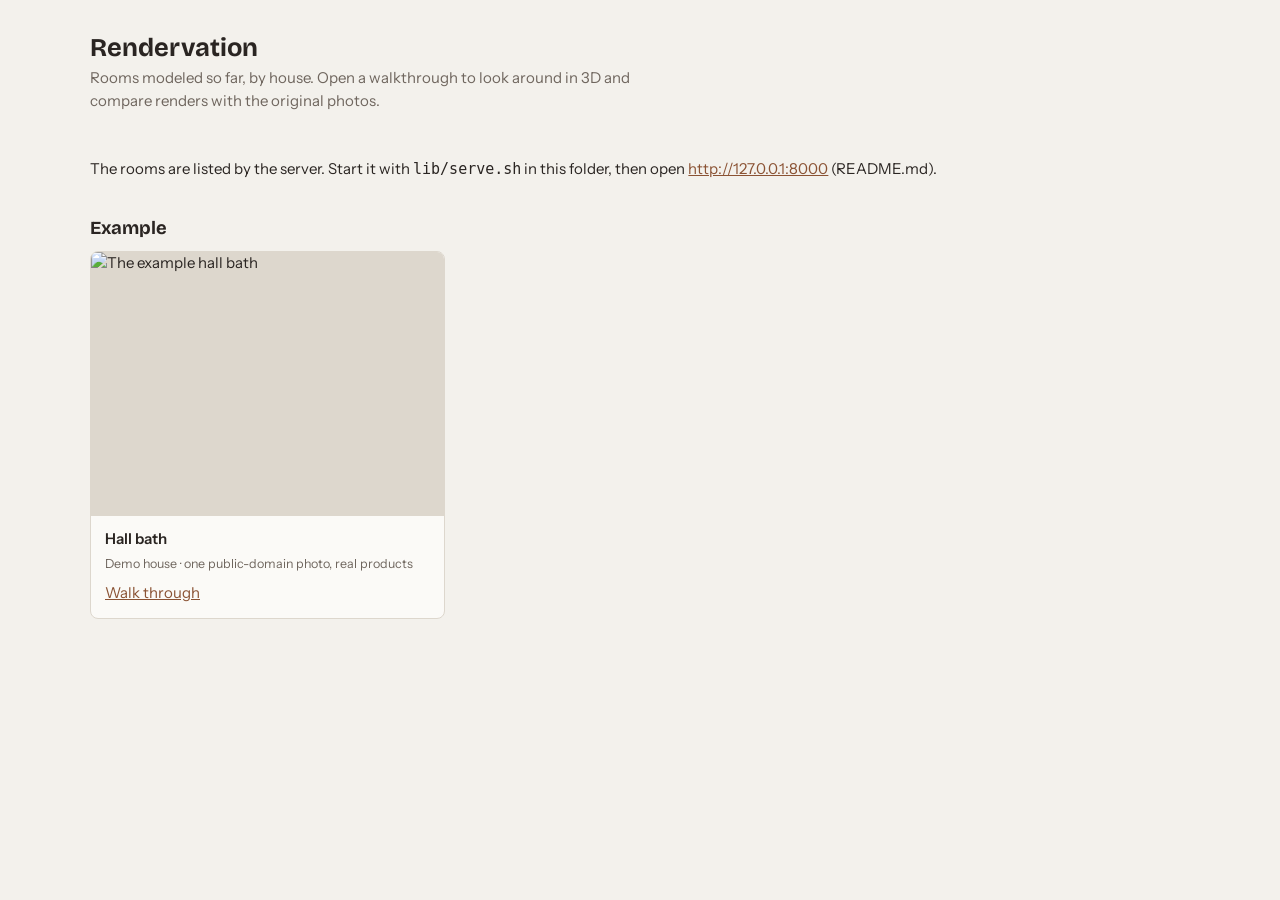
==== index.html @ 760eda02 "Houses and rooms in the database; the home page drawn from it, with Edit - houses table, and rooms g" ====
<!doctype html>
<html lang="en">
<head>
<meta charset="utf-8">
<meta name="viewport" content="width=device-width, initial-scale=1">
<title>Rendervation</title>
<link rel="preconnect" href="https://fonts.googleapis.com">
<link rel="preconnect" href="https://fonts.gstatic.com" crossorigin>
<link rel="stylesheet" href="https://fonts.googleapis.com/css2?family=Bricolage+Grotesque:opsz,wght@12..96,500;12..96,700&family=Instrument+Sans:wght@400;500;600&display=swap">
<style>
/* Home page: one section per house, a card per room. Drawn by lib/web/home.js from the server. */
:root {
  --bg: #f3f1ec; --surface: #fbfaf7; --ink: #2a2522; --muted: #6f665e; --line: #ddd7cd; --accent: #8a5233; --chip: #e8e3da;
  --font-display: "Bricolage Grotesque", "Avenir Next", system-ui, sans-serif;
  --font-body: "Instrument Sans", "Segoe UI", system-ui, sans-serif;
}
@media (prefers-color-scheme: dark) {
  :root:not([data-theme="light"]) { --bg: #1c1916; --surface: #25211d; --ink: #eee8df; --muted: #a89d91; --line: #3a342e; --accent: #c98a5e; --chip: #2f2a25; color-scheme: dark; }
}
:root[data-theme="dark"] { --bg: #1c1916; --surface: #25211d; --ink: #eee8df; --muted: #a89d91; --line: #3a342e; --accent: #c98a5e; --chip: #2f2a25; color-scheme: dark; }
body { margin: 0; background: var(--bg); color: var(--ink); font: 15px/1.5 var(--font-body); }
main { max-width: 1100px; margin: 0 auto; padding: 32px 16px 64px; }
header { display: flex; gap: 16px; align-items: start; justify-content: space-between; flex-wrap: wrap; }
h1 { font: 700 1.6rem var(--font-display); margin: 0 0 4px; }
h2 { font: 700 1.15rem var(--font-display); margin: 36px 0 12px; display: flex; gap: 10px; align-items: baseline; }
h2 small { font: 500 0.75rem var(--font-body); color: var(--muted); text-transform: uppercase; letter-spacing: 0.06em; }
.lede { color: var(--muted); margin: 0; max-width: 60ch; }
.rooms { display: grid; grid-template-columns: repeat(auto-fill, minmax(min(100%, 300px), 1fr)); gap: 18px; }
.room { background: var(--surface); border: 1px solid var(--line); border-radius: 8px; overflow: hidden; display: grid; grid-template-rows: auto 1fr; }
.room img, .room .noimg { width: 100%; aspect-ratio: 4 / 3; object-fit: cover; display: block; background: var(--line); }
.room.nopic { grid-template-rows: 1fr; align-self: start; }
/* the " · " before the count only when there's a line before it (or it's being edited) */
.room small [data-edit]:empty + .sep { display: none; }
body.editing .room small [data-edit]:empty + .sep { display: inline; }
.room > div { padding: 12px 14px 14px; display: grid; gap: 4px; align-content: start; }
.room b { font-weight: 600; }
.room small { color: var(--muted); }
.room .chosen { font-size: 0.8rem; color: var(--muted); }
.room nav { display: flex; gap: 14px; flex-wrap: wrap; margin-top: 4px; }
.room.missing { opacity: 0.6; }
a { color: var(--accent); }
a:focus-visible, button:focus-visible, [contenteditable]:focus-visible { outline: 2px solid var(--accent); outline-offset: 2px; }
button { font: 500 0.875rem var(--font-body); color: var(--ink); background: var(--chip); border: 0; border-radius: 999px; padding: 6px 14px; cursor: pointer; }
button[aria-pressed="true"] { background: var(--ink); color: var(--bg); }
.tools { display: none; gap: 6px; flex-wrap: wrap; margin-top: 8px; }
.tools button { padding: 4px 10px; font-size: 0.8rem; }
body.editing .tools { display: flex; }
body.editing [data-edit] { border-radius: 4px; box-shadow: inset 0 -1px 0 var(--accent); cursor: text; min-width: 4ch; }
body.editing [data-edit]:empty::before { content: attr(data-placeholder); color: var(--muted); }
.hidden-list { display: none; margin-top: 12px; gap: 6px; flex-wrap: wrap; align-items: center; color: var(--muted); font-size: 0.85rem; }
body.editing .hidden-list { display: flex; }
.hidden-list button { text-decoration: line-through; opacity: 0.8; }
.hidden-list button:hover { text-decoration: none; opacity: 1; }
#status { color: var(--muted); font-size: 0.85rem; min-height: 1.3em; }
#offline[hidden] { display: none; }
</style>
</head>
<body>
<main>
  <header>
    <div>
      <h1>Rendervation</h1>
      <p class="lede">Rooms modeled so far, by house. Open a walkthrough to look around in 3D and compare renders with the original photos.</p>
    </div>
    <button id="edit" aria-pressed="false" hidden>Edit</button>
  </header>
  <p id="status" role="status"></p>
  <div id="houses"></div>
  <!-- opened from disk (or the server's down): how to start it, and the example room -->
  <div id="offline" hidden>
    <p>The rooms are listed by the server. Start it with <code>lib/serve.sh</code> in this folder, then open
      <a href="http://127.0.0.1:8000">http://127.0.0.1:8000</a> (README.md).</p>
    <h2>Example</h2>
    <div class="rooms">
      <article class="room">
        <img src="examples/demo-house/rooms/hall-bath/web/before/photo1.jpg" alt="The example hall bath">
        <div>
          <b>Hall bath</b>
          <small>Demo house · one public-domain photo, real products</small>
          <nav><a href="examples/demo-house/rooms/hall-bath/web/index.html">Walk through</a></nav>
        </div>
      </article>
    </div>
  </div>
</main>
<script src="lib/web/home.js"></script>
</body>
</html>
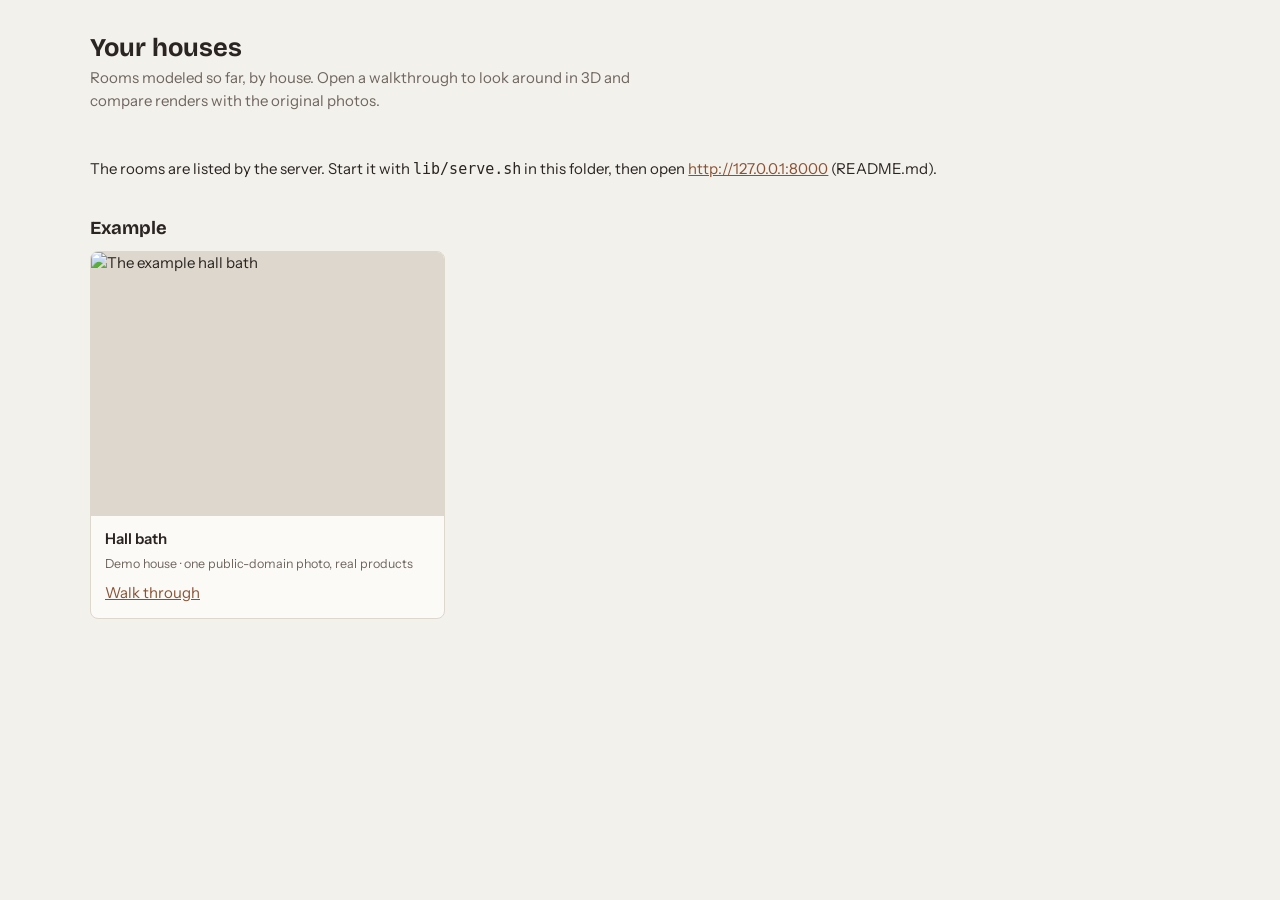
==== commit 4a96cb7e: "A nav bar on every page, and a logo The server adds the same bar to each HTML page it sends: the log" ====
--- a/index.html
+++ b/index.html
@@ -59,7 +59,7 @@
 <main>
   <header>
     <div>
-      <h1>Rendervation</h1>
+      <h1>Your houses</h1>
       <p class="lede">Rooms modeled so far, by house. Open a walkthrough to look around in 3D and compare renders with the original photos.</p>
     </div>
     <button id="edit" aria-pressed="false" hidden>Edit</button>
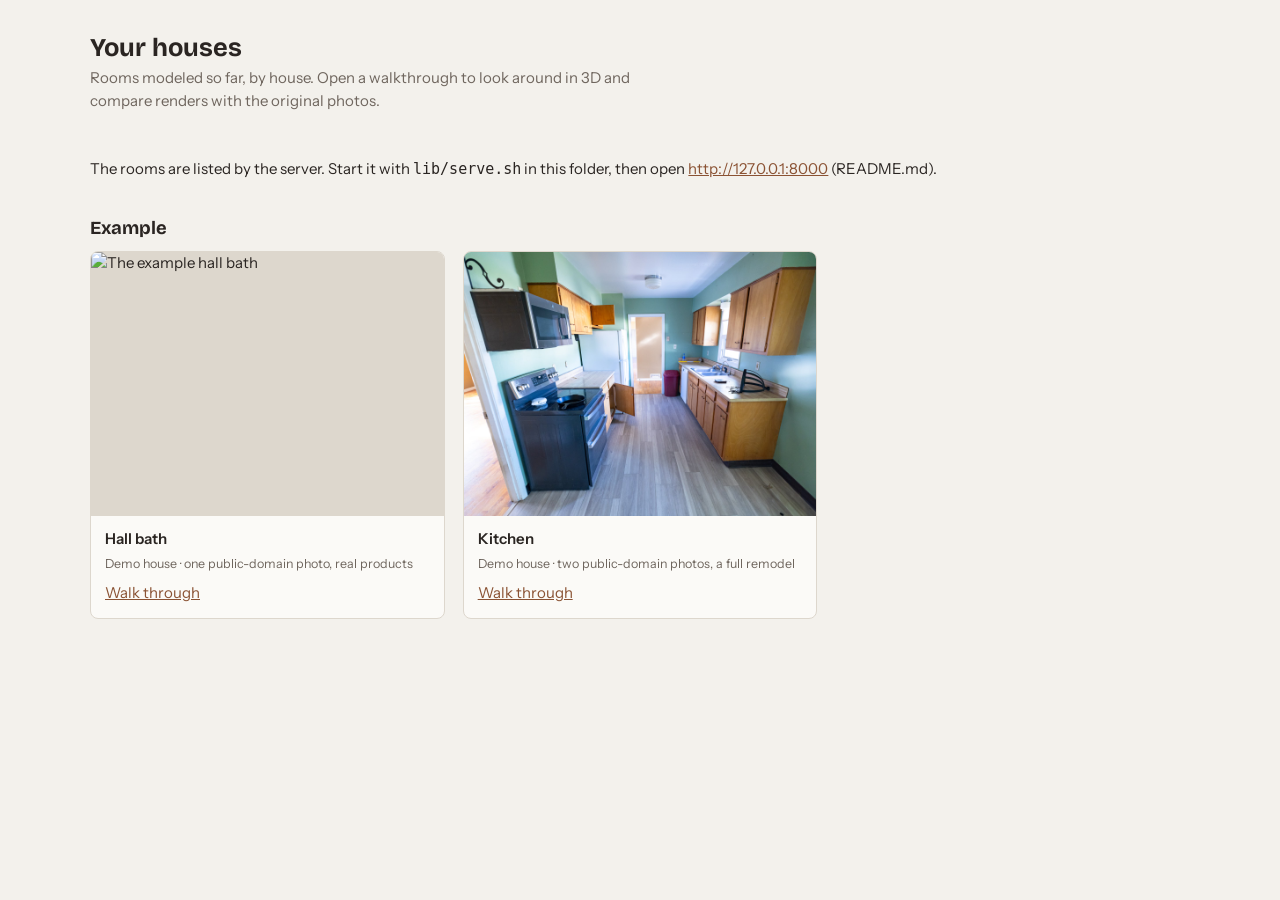
==== commit d5c4bfa5: "Example kitchen and a new demo video A second example room, the demo house kitchen, from two public-" ====
--- a/index.html
+++ b/index.html
@@ -80,6 +80,14 @@
           <nav><a href="examples/demo-house/rooms/hall-bath/web/index.html">Walk through</a></nav>
         </div>
       </article>
+      <article class="room">
+        <img src="examples/demo-house/rooms/kitchen/web/before/photo1.jpg" alt="The example kitchen">
+        <div>
+          <b>Kitchen</b>
+          <small>Demo house · two public-domain photos, a full remodel</small>
+          <nav><a href="examples/demo-house/rooms/kitchen/web/index.html">Walk through</a></nav>
+        </div>
+      </article>
     </div>
   </div>
 </main>
